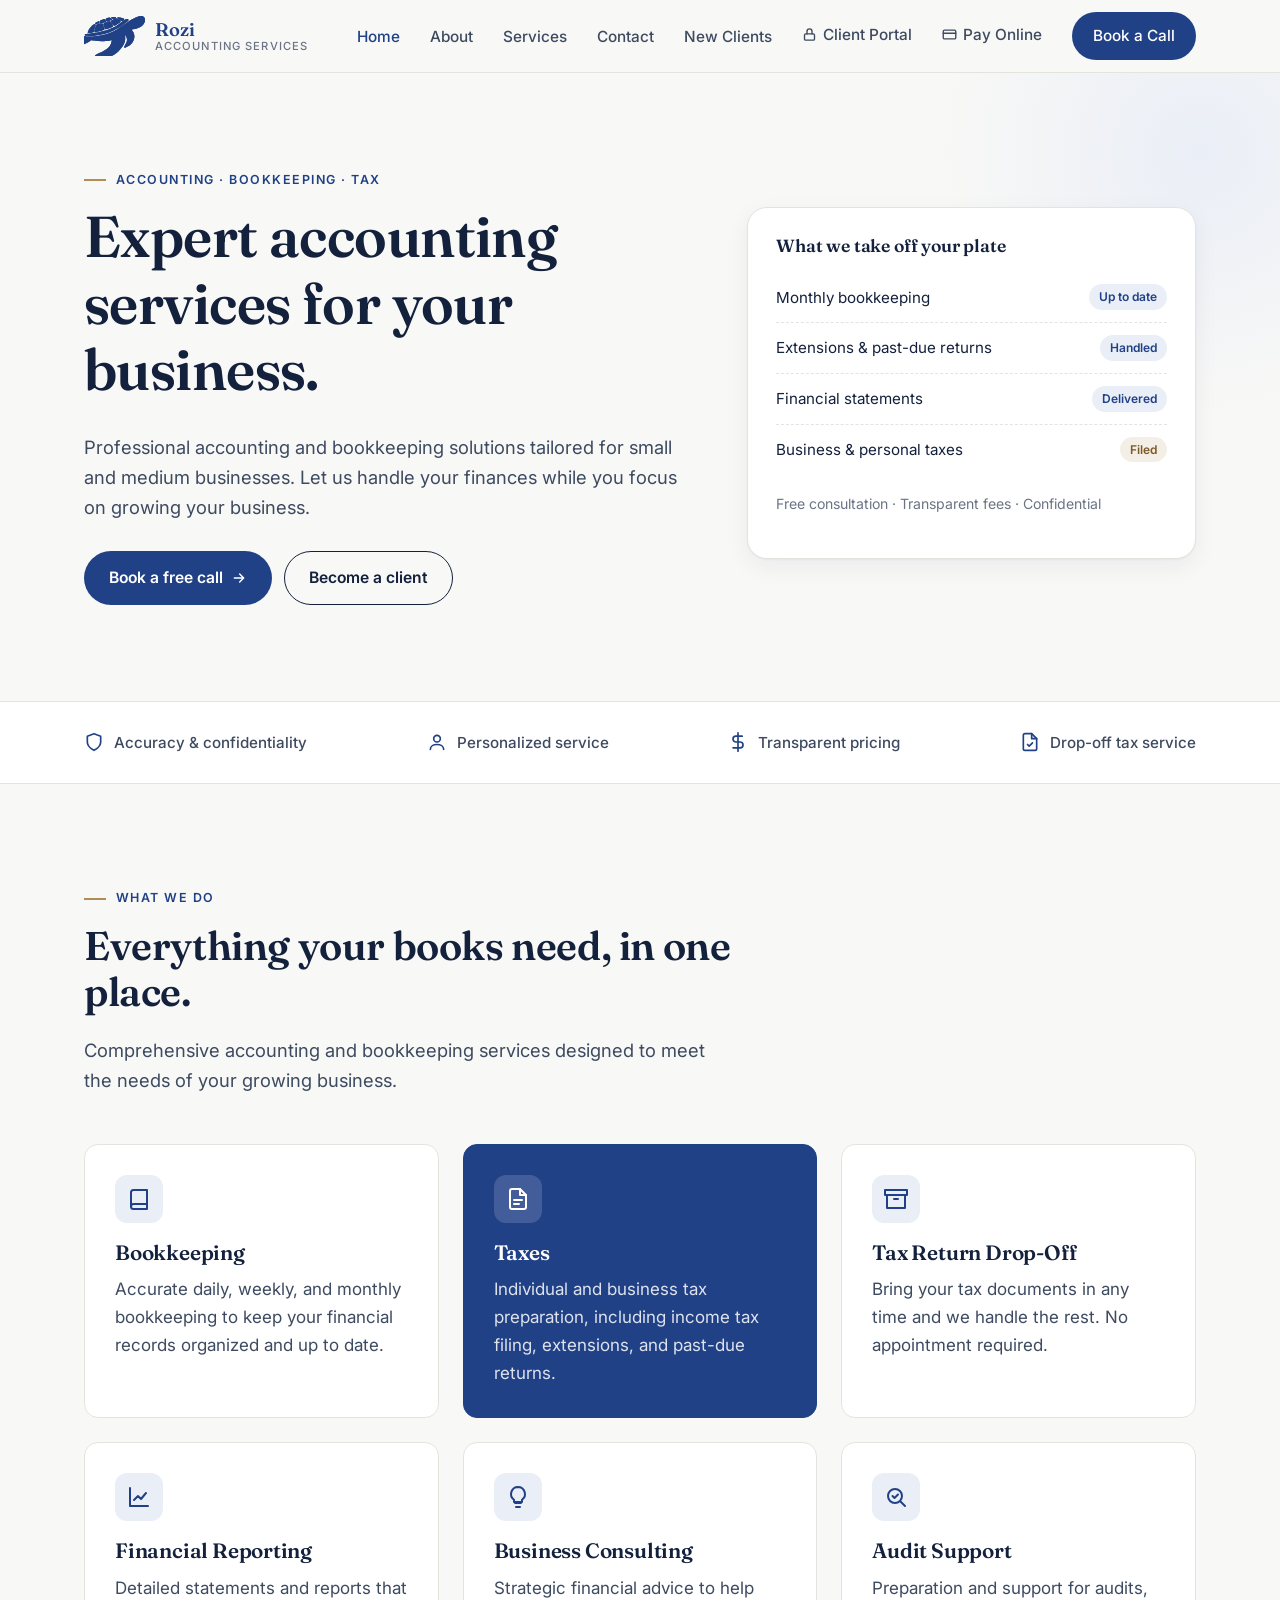
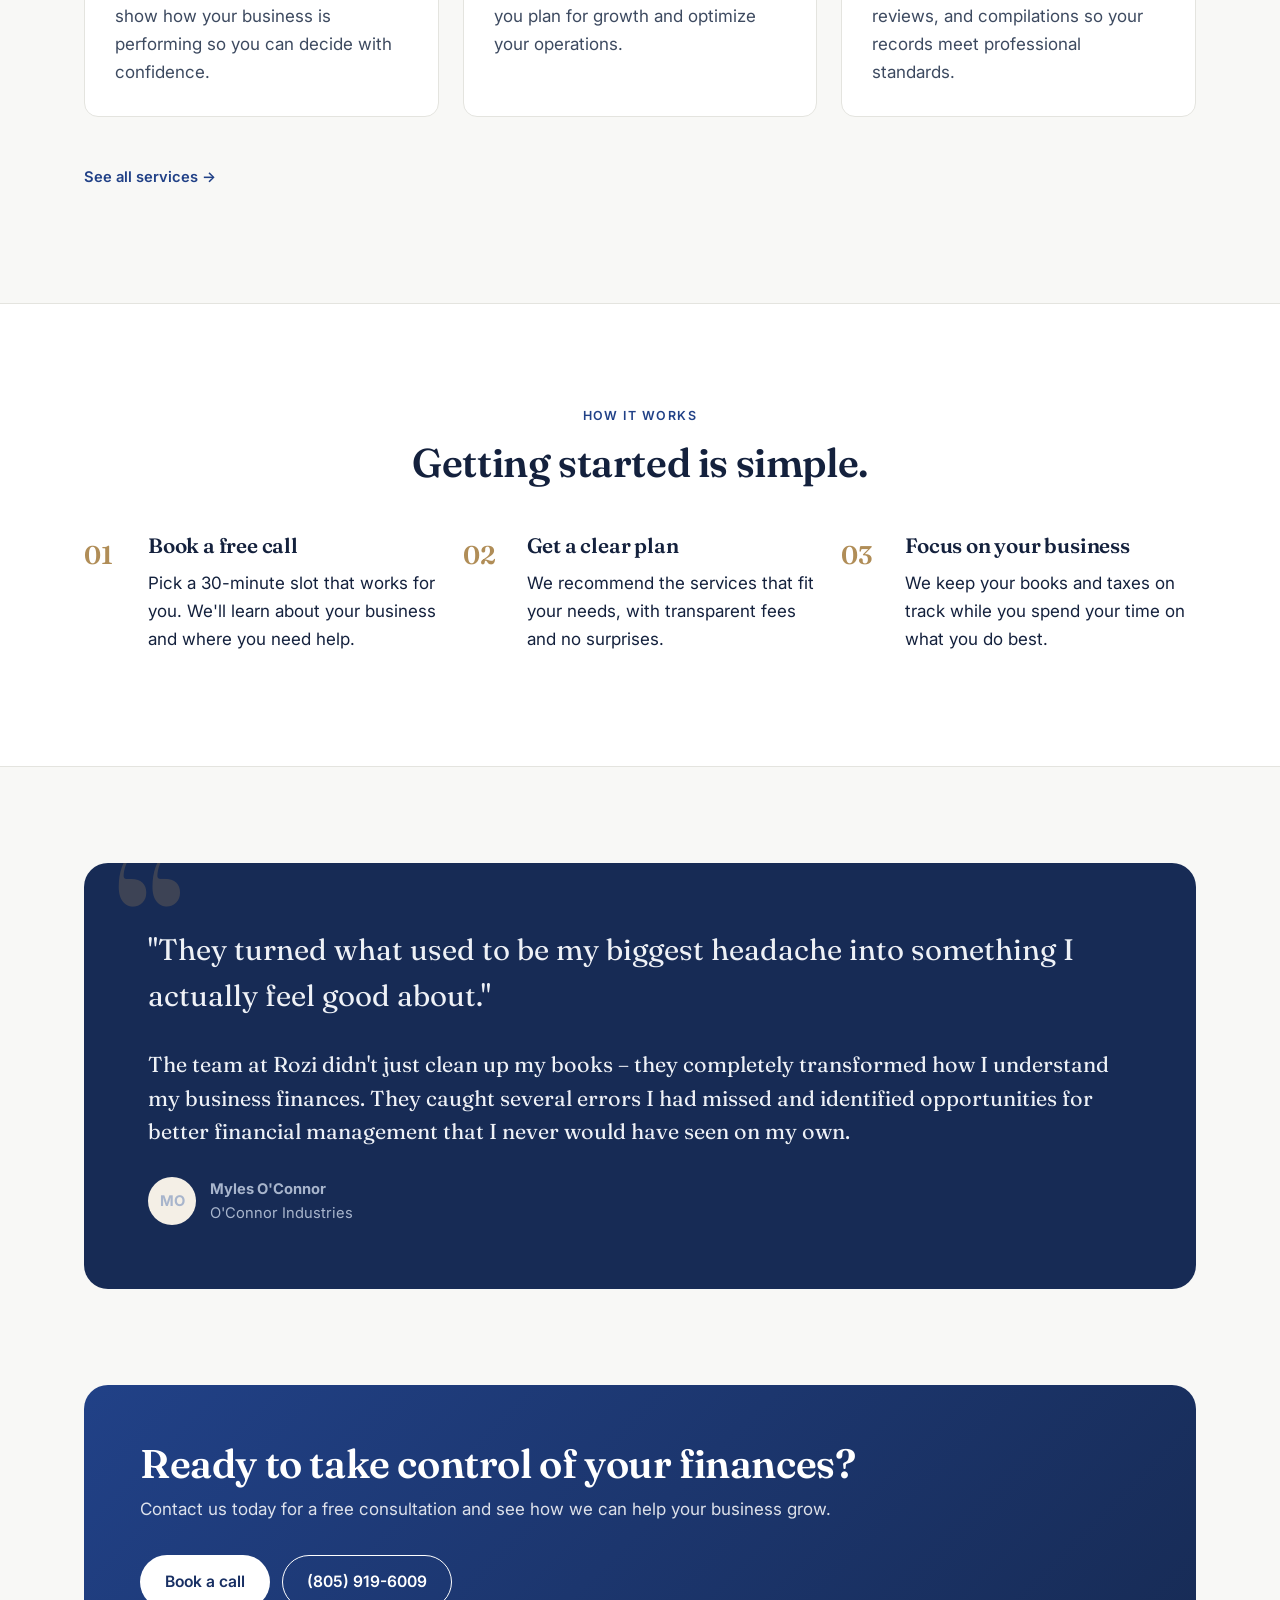
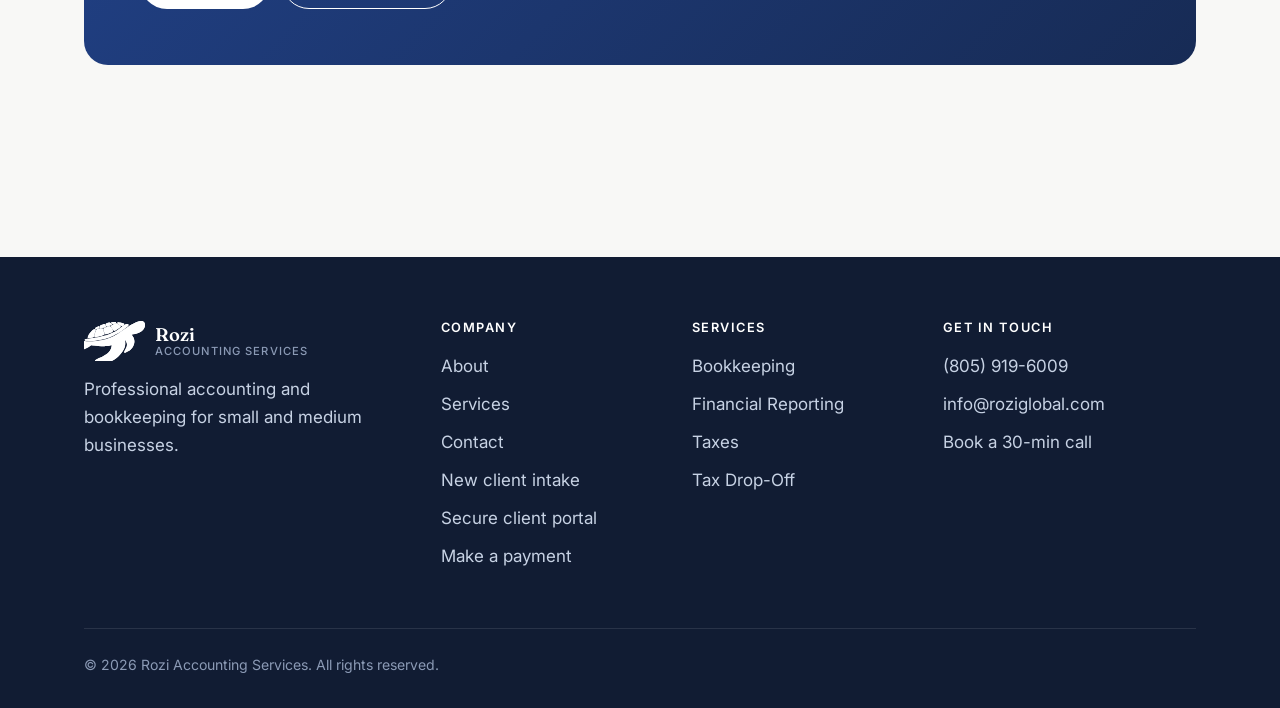
==== index.html @ 0713241a "Add Rozi Accounting Services website Seven pages (home, about, services, contact, new client intake," ====
<!doctype html>
<html lang="en">
<head>
  <meta charset="utf-8">
  <meta name="viewport" content="width=device-width, initial-scale=1">
  <title>Rozi Accounting Services — Expert Accounting for Your Business</title>
  
  <meta name="description" content="Professional accounting and bookkeeping solutions tailored for small and medium businesses. Expert tax preparation, financial reporting, and business consulting.">
  <meta property="og:title" content="Rozi Accounting Services — Expert Accounting for Your Business">
  <meta property="og:description" content="Professional accounting and bookkeeping solutions tailored for small and medium businesses.">
  <meta property="og:type" content="website">
  <meta property="og:image" content="https://www.roziglobal.com/og.png">
  <meta name="twitter:card" content="summary_large_image">
  <link rel="icon" href="logo.svg">
  <link rel="preconnect" href="https://fonts.googleapis.com">
  <link rel="preconnect" href="https://fonts.gstatic.com" crossorigin>
  <link href="https://fonts.googleapis.com/css2?family=Fraunces:opsz,wght@9..144,400;9..144,600;9..144,700&family=Inter:wght@400;500;600&display=swap" rel="stylesheet">
  <link rel="stylesheet" href="styles.css">
  <script type="application/ld+json">
  {
    "@context": "https://schema.org",
    "@type": "AccountingService",
    "name": "Rozi Accounting Services",
    "url": "https://www.roziglobal.com/",
    "telephone": "+1-805-919-6009",
    "email": "info@roziglobal.com",
    "description": "Accounting, bookkeeping, tax preparation and business consulting for small and medium businesses."
  }
  </script>
</head>
<body>



<header class="site-header">
  <nav class="container nav" aria-label="Main">
    <a href="index.html" class="logo" aria-label="Rozi Accounting Services home">
      <img class="logo-mark" src="logo.svg" alt="" width="61" height="40">
      <span class="logo-text">Rozi<small>Accounting Services</small></span>
    </a>
    <button class="nav-toggle" aria-label="Open menu" aria-expanded="false">
      <svg width="26" height="26" viewBox="0 0 24 24" fill="none" stroke="currentColor" stroke-width="2" stroke-linecap="round"><path d="M4 7h16M4 12h16M4 17h16"/></svg>
    </button>
    <ul class="nav-links">
      <li><a href="index.html" aria-current="page">Home</a></li>
      <li><a href="about.html">About</a></li>
      <li><a href="services.html">Services</a></li>
      <li><a href="contact.html">Contact</a></li>
      <li><a href="intake.html">New Clients</a></li>
      <li><a href="portal.html" class="nav-portal"><svg width="15" height="15" viewBox="0 0 24 24" fill="none" stroke="currentColor" stroke-width="2.2" stroke-linecap="round" stroke-linejoin="round" aria-hidden="true"><rect x="4" y="11" width="16" height="10" rx="2"/><path d="M8 11V7a4 4 0 0 1 8 0v4"/></svg>Client Portal</a></li>
      <li><a href="pay.html" class="nav-portal"><svg width="15" height="15" viewBox="0 0 24 24" fill="none" stroke="currentColor" stroke-width="2.2" stroke-linecap="round" stroke-linejoin="round" aria-hidden="true"><rect x="2" y="5" width="20" height="14" rx="2"/><path d="M2 10h20"/></svg>Pay Online</a></li>
      <li><a href="https://cal.com/roziglobal/30min" class="btn btn-primary">Book a Call</a></li>
    </ul>
  </nav>
</header>

<main>
  <!-- Hero -->
  <section class="hero">
    <div class="container hero-grid">
      <div>
        <span class="eyebrow">Accounting · Bookkeeping · Tax</span>
        <h1>Expert accounting services for your business.</h1>
        <p class="lead">Professional accounting and bookkeeping solutions tailored for small and medium businesses. Let us handle your finances while you focus on growing your business.</p>
        <div class="btn-row">
          <a href="https://cal.com/roziglobal/30min" class="btn btn-primary">Book a free call
            <svg width="16" height="16" viewBox="0 0 24 24" fill="none" stroke="currentColor" stroke-width="2.2" stroke-linecap="round" stroke-linejoin="round"><path d="M5 12h14M13 6l6 6-6 6"/></svg>
          </a>
          <a href="intake.html" class="btn btn-outline">Become a client</a>
        </div>
      </div>
      <aside class="hero-card reveal" aria-label="What we handle">
        <h3>What we take off your plate</h3>
        <div class="ledger-row"><span>Monthly bookkeeping</span><span class="tag">Up to date</span></div>
        <div class="ledger-row"><span>Extensions &amp; past-due returns</span><span class="tag">Handled</span></div>
        <div class="ledger-row"><span>Financial statements</span><span class="tag">Delivered</span></div>
        <div class="ledger-row"><span>Business &amp; personal taxes</span><span class="tag gold">Filed</span></div>
        <p class="note">Free consultation · Transparent fees · Confidential</p>
      </aside>
    </div>
  </section>

  <!-- Trust strip -->
  <div class="trust">
    <div class="container">
      <ul>
        <li><svg width="20" height="20" viewBox="0 0 24 24" fill="none" stroke="currentColor" stroke-width="2" stroke-linecap="round" stroke-linejoin="round"><path d="M12 22s8-4 8-10V5l-8-3-8 3v7c0 6 8 10 8 10z"/></svg>Accuracy &amp; confidentiality</li>
        <li><svg width="20" height="20" viewBox="0 0 24 24" fill="none" stroke="currentColor" stroke-width="2" stroke-linecap="round" stroke-linejoin="round"><circle cx="12" cy="8" r="4"/><path d="M4 21c0-4 4-6 8-6s8 2 8 6"/></svg>Personalized service</li>
        <li><svg width="20" height="20" viewBox="0 0 24 24" fill="none" stroke="currentColor" stroke-width="2" stroke-linecap="round" stroke-linejoin="round"><path d="M12 1v22M17 5H9.5a3.5 3.5 0 0 0 0 7h5a3.5 3.5 0 0 1 0 7H6"/></svg>Transparent pricing</li>
        <li><svg width="20" height="20" viewBox="0 0 24 24" fill="none" stroke="currentColor" stroke-width="2" stroke-linecap="round" stroke-linejoin="round"><path d="M14 2H6a2 2 0 0 0-2 2v16a2 2 0 0 0 2 2h12a2 2 0 0 0 2-2V8z"/><path d="M14 2v6h6M9 15l2 2 4-4"/></svg>Drop-off tax service</li>
      </ul>
    </div>
  </div>

  <!-- Services preview -->
  <section>
    <div class="container">
      <div class="section-head">
        <span class="eyebrow">What we do</span>
        <h2>Everything your books need, in one place.</h2>
        <p class="lead">Comprehensive accounting and bookkeeping services designed to meet the needs of your growing business.</p>
      </div>
      <div class="grid grid-3">
        <a href="services.html#bookkeeping" class="card reveal" style="text-decoration:none;color:inherit">
          <div class="icon"><svg width="24" height="24" viewBox="0 0 24 24" fill="none" stroke="currentColor" stroke-width="2" stroke-linecap="round" stroke-linejoin="round"><path d="M4 19.5A2.5 2.5 0 0 1 6.5 17H20V3H6.5A2.5 2.5 0 0 0 4 5.5z"/><path d="M4 19.5A2.5 2.5 0 0 0 6.5 22H20v-5"/></svg></div>
          <h3>Bookkeeping</h3>
          <p>Accurate daily, weekly, and monthly bookkeeping to keep your financial records organized and up to date.</p>
        </a>
        <a href="services.html#taxes" class="card featured reveal" style="text-decoration:none">
          <div class="icon"><svg width="24" height="24" viewBox="0 0 24 24" fill="none" stroke="currentColor" stroke-width="2" stroke-linecap="round" stroke-linejoin="round"><path d="M14 2H6a2 2 0 0 0-2 2v16a2 2 0 0 0 2 2h12a2 2 0 0 0 2-2V8z"/><path d="M14 2v6h6M8 13h8M8 17h5"/></svg></div>
          <h3>Taxes</h3>
          <p>Individual and business tax preparation, including income tax filing, extensions, and past-due returns.</p>
        </a>
        <a href="services.html#dropoff" class="card reveal" style="text-decoration:none;color:inherit">
          <div class="icon"><svg width="24" height="24" viewBox="0 0 24 24" fill="none" stroke="currentColor" stroke-width="2" stroke-linecap="round" stroke-linejoin="round"><path d="M21 8v13H3V8"/><path d="M1 3h22v5H1zM10 12h4"/></svg></div>
          <h3>Tax Return Drop-Off</h3>
          <p>Bring your tax documents in any time and we handle the rest. No appointment required.</p>
        </a>
        <a href="services.html#reporting" class="card reveal" style="text-decoration:none;color:inherit">
          <div class="icon"><svg width="24" height="24" viewBox="0 0 24 24" fill="none" stroke="currentColor" stroke-width="2" stroke-linecap="round" stroke-linejoin="round"><path d="M3 3v18h18"/><path d="M7 15l4-4 3 3 5-6"/></svg></div>
          <h3>Financial Reporting</h3>
          <p>Detailed statements and reports that show how your business is performing so you can decide with confidence.</p>
        </a>
        <a href="services.html#consulting" class="card reveal" style="text-decoration:none;color:inherit">
          <div class="icon"><svg width="24" height="24" viewBox="0 0 24 24" fill="none" stroke="currentColor" stroke-width="2" stroke-linecap="round" stroke-linejoin="round"><path d="M9 18h6M10 22h4M12 2a7 7 0 0 0-4 12.7V17h8v-2.3A7 7 0 0 0 12 2z"/></svg></div>
          <h3>Business Consulting</h3>
          <p>Strategic financial advice to help you plan for growth and optimize your operations.</p>
        </a>
        <a href="services.html#audit" class="card reveal" style="text-decoration:none;color:inherit">
          <div class="icon"><svg width="24" height="24" viewBox="0 0 24 24" fill="none" stroke="currentColor" stroke-width="2" stroke-linecap="round" stroke-linejoin="round"><circle cx="11" cy="11" r="7"/><path d="M21 21l-4.3-4.3M8.5 11l2 2 3.5-3.5"/></svg></div>
          <h3>Audit Support</h3>
          <p>Preparation and support for audits, reviews, and compilations so your records meet professional standards.</p>
        </a>
      </div>
      <p style="margin-top:32px"><a href="services.html" class="card-link">See all services →</a></p>
    </div>
  </section>

  <!-- How it works -->
  <section class="alt">
    <div class="container">
      <div class="section-head center">
        <span class="eyebrow">How it works</span>
        <h2>Getting started is simple.</h2>
      </div>
      <div class="grid grid-3 steps">
        <div class="step reveal">
          <h3>Book a free call</h3>
          <p>Pick a 30-minute slot that works for you. We'll learn about your business and where you need help.</p>
        </div>
        <div class="step reveal">
          <h3>Get a clear plan</h3>
          <p>We recommend the services that fit your needs, with transparent fees and no surprises.</p>
        </div>
        <div class="step reveal">
          <h3>Focus on your business</h3>
          <p>We keep your books and taxes on track while you spend your time on what you do best.</p>
        </div>
      </div>
    </div>
  </section>

  <!-- Testimonial -->
  <section>
    <div class="container">
      <figure class="testimonial reveal" style="margin:0">
        <blockquote>
          <p class="short">"They turned what used to be my biggest headache into something I actually feel good about."</p>
          <p>The team at Rozi didn't just clean up my books – they completely transformed how I understand my business finances. They caught several errors I had missed and identified opportunities for better financial management that I never would have seen on my own.</p>
        </blockquote>
        <cite>
          <span class="avatar">MO</span>
          <span><strong>Myles O'Connor</strong><span>O'Connor Industries</span></span>
        </cite>
      </figure>
    </div>
  </section>

  <!-- CTA -->
  <section style="padding-top:0">
    <div class="container">
      <div class="cta-band reveal">
        <div>
          <h2>Ready to take control of your finances?</h2>
          <p>Contact us today for a free consultation and see how we can help your business grow.</p>
        </div>
        <div class="btn-row" style="margin:0">
          <a href="https://cal.com/roziglobal/30min" class="btn btn-light">Book a call</a>
          <a href="tel:+18059196009" class="btn btn-outline" style="border-color:#fff;color:#fff">(805) 919-6009</a>
        </div>
      </div>
    </div>
  </section>
</main>

<footer class="site-footer">
  <div class="container">
    <div class="footer-grid">
      <div>
        <a href="index.html" class="logo"><img class="logo-mark" src="logo.svg" alt="" width="61" height="40"><span class="logo-text">Rozi<small>Accounting Services</small></span></a>
        <p>Professional accounting and bookkeeping for small and medium businesses.</p>
      </div>
      <div>
        <h4>Company</h4>
        <ul><li><a href="about.html">About</a></li><li><a href="services.html">Services</a></li><li><a href="contact.html">Contact</a></li><li><a href="intake.html">New client intake</a></li><li><a href="portal.html">Secure client portal</a></li><li><a href="pay.html">Make a payment</a></li></ul>
      </div>
      <div>
        <h4>Services</h4>
        <ul><li><a href="services.html#bookkeeping">Bookkeeping</a></li><li><a href="services.html#reporting">Financial Reporting</a></li><li><a href="services.html#taxes">Taxes</a></li><li><a href="services.html#dropoff">Tax Drop-Off</a></li></ul>
      </div>
      <div>
        <h4>Get in touch</h4>
        <ul><li><a href="tel:+18059196009">(805) 919-6009</a></li><li><a href="mailto:info@roziglobal.com">info@roziglobal.com</a></li><li><a href="https://cal.com/roziglobal/30min">Book a 30-min call</a></li></ul>
      </div>
    </div>
    <div class="footer-bottom">
      <span>© <span data-year>2026</span> Rozi Accounting Services. All rights reserved.</span>
    </div>
  </div>
</footer>

<script src="script.js"></script>
</body>
</html>
---- styles.css ----
/* Rozi Accounting Services — shared styles */
:root {
  --ink: #14213d;
  --ink-soft: #3d4a60;
  --muted: #6b7486;
  --bg: #f8f8f6;
  --surface: #ffffff;
  --line: #e4e4df;
  --brand: #214187; /* logo navy: buttons, links */
  --brand-dark: #182f63;
  --brand-tint: #eaeef6;
  --navy: #214187; /* sea turtle logo */
  --accent: #b08d57; /* muted gold, used sparingly */
  --accent-tint: #f4efe6;
  --radius: 14px;
  --shadow: 0 1px 2px rgba(20,33,61,.04), 0 8px 24px rgba(20,33,61,.06);
  --max: 1160px;
  --serif: "Fraunces", Georgia, serif;
  --sans: "Inter", system-ui, -apple-system, "Segoe UI", sans-serif;
}

*, *::before, *::after { box-sizing: border-box; }
html { scroll-behavior: smooth; }
body {
  margin: 0; background: var(--bg); color: var(--ink);
  font-family: var(--sans); font-size: 17px; line-height: 1.65;
  -webkit-font-smoothing: antialiased;
}
img { max-width: 100%; display: block; }
a { color: var(--brand); }
h1, h2, h3, h4 { font-family: var(--serif); font-weight: 600; line-height: 1.15; margin: 0 0 .5em; letter-spacing: -.01em; }
h1 { font-size: clamp(2.3rem, 5vw, 3.6rem); }
h2 { font-size: clamp(1.8rem, 3.4vw, 2.5rem); }
h3 { font-size: 1.3rem; }
p { margin: 0 0 1em; }

.container { width: 100%; max-width: var(--max); margin: 0 auto; padding: 0 24px; }
@media (max-width: 600px) { .container { padding: 0 16px; } }

.eyebrow {
  display: inline-block; font-size: .78rem; font-weight: 600; letter-spacing: .12em;
  text-transform: uppercase; color: var(--brand); margin-bottom: 14px;
}
.lead { font-size: 1.15rem; color: var(--ink-soft); max-width: 640px; }

/* Buttons */
.btn {
  display: inline-flex; align-items: center; gap: 8px; padding: 13px 24px;
  border-radius: 999px; font-weight: 600; font-size: .98rem; text-decoration: none;
  border: 1.5px solid transparent; cursor: pointer; transition: all .2s ease;
  font-family: var(--sans);
}
.btn-primary { background: var(--brand); color: #fff; }
.btn-primary:hover { background: var(--brand-dark); transform: translateY(-1px); }
.btn-outline { border-color: var(--ink); color: var(--ink); background: transparent; }
.btn-outline:hover { background: var(--ink); color: #fff; }
.btn-light { background: #fff; color: var(--brand-dark); }
.btn-light:hover { background: var(--accent-tint); }
.btn-row { display: flex; flex-wrap: wrap; gap: 12px; margin-top: 28px; }

/* Header */
.site-header {
  position: sticky; top: env(safe-area-inset-top, 0px); z-index: 50;
  background: rgba(248,248,246,.92); backdrop-filter: blur(10px);
  border-bottom: 1px solid var(--line);
}
.nav { display: flex; align-items: center; justify-content: space-between; height: 72px; }
.logo { display: flex; align-items: center; gap: 10px; text-decoration: none; color: var(--ink); }
.logo-mark { height: 40px; width: auto; flex: none; }
.logo-text { color: var(--navy); font-family: var(--serif); font-weight: 600; font-size: 1.15rem; line-height: 1.1; }
.logo-text small { display: block; font-family: var(--sans); font-size: .7rem; font-weight: 500; letter-spacing: .1em; text-transform: uppercase; color: var(--muted); }
.nav-links { display: flex; align-items: center; gap: 30px; list-style: none; margin: 0; padding: 0; }
.nav-links a { text-decoration: none; color: var(--ink-soft); font-weight: 500; font-size: .96rem; }
.nav-links a:hover, .nav-links a[aria-current="page"] { color: var(--brand); }
.nav-links .btn { color: #fff; padding: 10px 20px; }
.nav-toggle { display: none; background: none; border: 0; padding: 8px; cursor: pointer; color: var(--ink); }
@media (max-width: 1100px) {
  .nav-toggle { display: block; }
  .nav-links {
    position: absolute; top: 72px; left: 0; right: 0; flex-direction: column; align-items: stretch;
    gap: 0; background: var(--bg); border-bottom: 1px solid var(--line); padding: 8px 16px 20px;
    display: none;
  }
  .nav-links.open { display: flex; }
  .nav-links li a { display: block; padding: 12px 4px; }
  .nav-links .btn { justify-content: center; margin-top: 8px; }
}

/* Sections */
section { padding: 96px 0; }
@media (max-width: 700px) { section { padding: 64px 0; } }
.section-head { max-width: 680px; margin-bottom: 48px; }
.section-head.center { text-align: center; margin-left: auto; margin-right: auto; }
.section-head.center .lead { margin: 0 auto; }
.alt { background: var(--surface); border-top: 1px solid var(--line); border-bottom: 1px solid var(--line); }

/* Hero */
.hero { padding: 88px 0 96px; position: relative; overflow: hidden; }
.hero-grid { display: grid; grid-template-columns: 1.15fr .85fr; gap: 56px; align-items: center; }
.hero-card {
  background: var(--surface); border: 1px solid var(--line); border-radius: 20px;
  box-shadow: var(--shadow); padding: 28px;
}
.hero-card h3 { font-size: 1.1rem; margin-bottom: 16px; }
.ledger-row { display: flex; justify-content: space-between; align-items: center; padding: 12px 0; border-bottom: 1px dashed var(--line); font-size: .95rem; }
.ledger-row:last-of-type { border-bottom: 0; }
.ledger-row .tag { font-size: .75rem; font-weight: 600; padding: 3px 10px; border-radius: 999px; background: var(--brand-tint); color: var(--brand); }
.ledger-row .tag.gold { background: var(--accent-tint); color: #7a5a26; }
.hero-card .note { margin-top: 18px; font-size: .88rem; color: var(--muted); }
.hero::before {
  content: ""; position: absolute; right: -180px; top: -180px; width: 520px; height: 520px;
  border-radius: 50%; background: radial-gradient(circle, var(--brand-tint), transparent 70%); z-index: -1;
}
@media (max-width: 900px) { .hero-grid { grid-template-columns: 1fr; } }

/* Page hero (inner pages) */
.page-hero { padding: 72px 0 56px; border-bottom: 1px solid var(--line); }
.crumbs { font-size: .88rem; color: var(--muted); margin-bottom: 12px; }
.crumbs a { color: var(--muted); text-decoration: none; }

/* Trust strip */
.trust { padding: 28px 0; border-top: 1px solid var(--line); border-bottom: 1px solid var(--line); background: var(--surface); }
.trust ul { display: flex; flex-wrap: wrap; justify-content: space-between; gap: 16px 32px; list-style: none; margin: 0; padding: 0; }
.trust li { display: flex; align-items: center; gap: 10px; font-weight: 500; color: var(--ink-soft); font-size: .95rem; }
.trust svg { color: var(--brand); flex: none; }

/* Cards / grid */
.grid { display: grid; gap: 24px; }
.grid-3 { grid-template-columns: repeat(3, 1fr); }
.grid-2 { grid-template-columns: repeat(2, 1fr); }
@media (max-width: 960px) { .grid-3 { grid-template-columns: repeat(2, 1fr); } }
@media (max-width: 640px) { .grid-3, .grid-2 { grid-template-columns: 1fr; } }
.card {
  background: var(--surface); border: 1px solid var(--line); border-radius: var(--radius);
  padding: 30px; transition: transform .2s ease, box-shadow .2s ease;
}
.card:hover { transform: translateY(-3px); box-shadow: var(--shadow); }
.card p { color: var(--ink-soft); margin: 0; }
.icon {
  width: 48px; height: 48px; border-radius: 12px; background: var(--brand-tint); color: var(--brand);
  display: grid; place-items: center; margin-bottom: 18px;
}
.card.featured { background: var(--brand); color: #fff; border-color: var(--brand); }
.card.featured p { color: rgba(255,255,255,.85); }
.card.featured .icon { background: rgba(255,255,255,.15); color: #fff; }
.card-link { display: inline-block; margin-top: 16px; font-weight: 600; font-size: .92rem; text-decoration: none; }

/* Split */
.split { display: grid; grid-template-columns: 1fr 1fr; gap: 64px; align-items: start; }
@media (max-width: 900px) { .split { grid-template-columns: 1fr; gap: 40px; } }

.checklist { list-style: none; padding: 0; margin: 0; }
.checklist li { position: relative; padding: 10px 0 10px 36px; border-bottom: 1px solid var(--line); }
.checklist li:last-child { border-bottom: 0; }
.checklist li::before {
  content: ""; position: absolute; left: 0; top: 13px; width: 22px; height: 22px; border-radius: 50%;
  background: var(--brand-tint) url("data:image/svg+xml,%3Csvg xmlns='http://www.w3.org/2000/svg' viewBox='0 0 24 24' fill='none' stroke='%23214187' stroke-width='3' stroke-linecap='round' stroke-linejoin='round'%3E%3Cpath d='M20 6 9 17l-5-5'/%3E%3C/svg%3E") center/13px no-repeat;
}

/* Testimonial */
.testimonial {
  background: #172b55; color: #eef1f6; border-radius: 24px; padding: 64px;
  position: relative; overflow: hidden;
}
.testimonial::before {
  content: "\201C"; position: absolute; top: -40px; left: 32px; font-family: var(--serif);
  font-size: 16rem; color: var(--accent); opacity: .25; line-height: 1;
}
.testimonial blockquote { margin: 0; position: relative; }
.testimonial blockquote p { font-family: var(--serif); font-size: clamp(1.1rem, 2vw, 1.35rem); line-height: 1.55; font-weight: 400; }
.testimonial blockquote p.short { font-size: clamp(1.4rem, 2.6vw, 1.85rem); }
.testimonial cite { display: flex; align-items: center; gap: 14px; font-style: normal; margin-top: 28px; }
.avatar { width: 48px; height: 48px; border-radius: 50%; background: var(--accent-tint); color: var(--navy); display: grid; place-items: center; font-weight: 700; }
.testimonial cite strong { display: block; }
.testimonial cite span { color: #a8b5cc; font-size: .92rem; }
@media (max-width: 700px) { .testimonial { padding: 40px 24px; } }

/* Steps */
.steps { counter-reset: step; }
.step { position: relative; padding-left: 64px; }
.step::before {
  counter-increment: step; content: counter(step, decimal-leading-zero);
  position: absolute; left: 0; top: 0; font-family: var(--serif); font-size: 1.6rem; font-weight: 600; color: var(--accent);
}

/* Services detail */
.service-detail { display: grid; grid-template-columns: 64px 1fr; gap: 24px; padding: 40px 0; border-bottom: 1px solid var(--line); scroll-margin-top: 96px; }
.service-detail:last-child { border-bottom: 0; }
.service-detail .icon { margin: 0; width: 56px; height: 56px; }
.service-detail ul { margin: 8px 0 0; padding-left: 20px; color: var(--ink-soft); }
.service-detail li { margin-bottom: 4px; }
.pill { display: inline-block; font-size: .75rem; font-weight: 600; padding: 4px 12px; border-radius: 999px; background: var(--accent-tint); color: #7a5a26; margin-left: 8px; vertical-align: middle; font-family: var(--sans); }
.service-nav { position: sticky; top: 96px; }
.service-nav a { display: block; padding: 8px 12px; border-radius: 8px; text-decoration: none; color: var(--ink-soft); font-weight: 500; font-size: .95rem; }
.service-nav a:hover { background: var(--brand-tint); color: var(--brand); }
.services-layout { display: grid; grid-template-columns: 240px 1fr; gap: 56px; }
@media (max-width: 900px) { .services-layout { grid-template-columns: 1fr; gap: 0; } .services-layout > aside { display: none; } }

/* CTA band */
.cta-band { background: var(--brand); color: #fff; border-radius: 24px; padding: 56px; display: flex; align-items: center; justify-content: space-between; gap: 32px; flex-wrap: wrap; }
.cta-band h2 { margin: 0 0 8px; }
.cta-band p { margin: 0; color: rgba(255,255,255,.85); }
@media (max-width: 700px) { .cta-band { padding: 36px 24px; } }

/* Contact */
.contact-grid { display: grid; grid-template-columns: .9fr 1.1fr; gap: 48px; }
@media (max-width: 900px) { .contact-grid { grid-template-columns: 1fr; } }
.contact-item { display: flex; gap: 16px; align-items: flex-start; padding: 20px 0; border-bottom: 1px solid var(--line); }
.contact-item .icon { margin: 0; flex: none; }
.contact-item small { display: block; color: var(--muted); font-size: .85rem; }
.contact-item a { font-size: 1.1rem; font-weight: 600; text-decoration: none; color: var(--ink); }
.contact-item a:hover { color: var(--brand); }
form .field { margin-bottom: 18px; }
form label { display: block; font-weight: 600; font-size: .9rem; margin-bottom: 6px; }
form input, form textarea, form select {
  width: 100%; padding: 13px 14px; border: 1.5px solid var(--line); border-radius: 10px;
  font: inherit; font-size: 1rem; background: var(--bg); color: var(--ink); transition: border-color .15s;
}
form input:focus, form textarea:focus, form select:focus { outline: none; border-color: var(--brand); background: #fff; }
form textarea { min-height: 140px; resize: vertical; }
.field-row { display: grid; grid-template-columns: 1fr 1fr; gap: 16px; }
@media (max-width: 560px) { .field-row { grid-template-columns: 1fr; } }
.form-note { font-size: .85rem; color: var(--muted); margin-top: 12px; }
.form-status { margin-top: 14px; padding: 12px 16px; border-radius: 10px; background: var(--brand-tint); color: var(--brand-dark); font-weight: 500; display: none; }
.form-status.show { display: block; }

/* FAQ */
details { border-bottom: 1px solid var(--line); padding: 20px 0; }
details summary { cursor: pointer; font-weight: 600; font-size: 1.05rem; list-style: none; display: flex; justify-content: space-between; gap: 16px; }
details summary::-webkit-details-marker { display: none; }
details summary::after { content: "+"; font-size: 1.4rem; color: var(--brand); line-height: 1; }
details[open] summary::after { content: "\2212"; }
details p { margin: 12px 0 0; color: var(--ink-soft); }

/* Footer */
.site-footer { background: #111c33; color: #c7d2e4; padding: 64px 0 32px; margin-top: 96px; }
.footer-grid { display: grid; grid-template-columns: 1.5fr 1fr 1fr 1.2fr; gap: 40px; }
@media (max-width: 860px) { .footer-grid { grid-template-columns: 1fr 1fr; } }
@media (max-width: 520px) { .footer-grid { grid-template-columns: 1fr; } }
.site-footer h4 { font-family: var(--sans); font-size: .8rem; letter-spacing: .12em; text-transform: uppercase; color: #fff; margin-bottom: 16px; }
.site-footer ul { list-style: none; padding: 0; margin: 0; }
.site-footer li { margin-bottom: 10px; }
.site-footer a { color: #c7d2e4; text-decoration: none; }
.site-footer a:hover { color: #fff; }
.site-footer .logo { color: #fff; margin-bottom: 14px; }
.site-footer .logo-mark { filter: brightness(0) invert(1); }
.site-footer .logo-text { color: #fff; }
.site-footer .logo-text small { color: #8b9ab5; }
.footer-bottom { border-top: 1px solid rgba(255,255,255,.1); margin-top: 48px; padding-top: 24px; font-size: .88rem; color: #8b9ab5; display: flex; justify-content: space-between; flex-wrap: wrap; gap: 12px; }

/* Reveal */
.reveal { transition: transform .6s ease; }
.reveal:not(.in) { transform: translateY(10px); }
.reveal.in { transform: none; }
@media (prefers-reduced-motion: reduce) { .reveal { opacity: 1; transform: none; transition: none; } html { scroll-behavior: auto; } }

/* Intake form */
.intake-layout { display: grid; grid-template-columns: minmax(0, 1fr) 320px; gap: 48px; align-items: start; }
.intake-layout > .intake, .intake-layout > .intake-done { grid-column: 1; grid-row: 1; min-width: 0; }
.intake-aside { grid-column: 2; grid-row: 1; display: grid; gap: 20px; position: sticky; top: 96px; }
.intake-aside .card:hover { transform: none; box-shadow: none; }
@media (max-width: 900px) { .intake-layout { grid-template-columns: 1fr; } .intake-aside { grid-column: 1; grid-row: 2; position: static; } }
.intake fieldset { border: 1px solid var(--line); border-radius: var(--radius); background: var(--surface); padding: 28px; margin: 0 0 20px; min-width: 0; }
.intake legend { font-family: var(--serif); font-size: 1.3rem; font-weight: 600; padding: 0 8px; margin-left: -8px; display: flex; align-items: center; gap: 12px; }
.step-no { width: 30px; height: 30px; border-radius: 50%; background: var(--brand); color: #fff; font-family: var(--sans); font-size: .9rem; display: grid; place-items: center; }
.intake .label { display: block; font-weight: 600; font-size: .9rem; margin-bottom: 8px; }
.intake .hint { color: var(--muted); font-size: .92rem; margin: -4px 0 14px; }
.checks { display: flex; flex-wrap: wrap; gap: 10px; }
.grid-checks { display: grid; grid-template-columns: repeat(2, minmax(0, 1fr)); }
@media (max-width: 560px) { .grid-checks { grid-template-columns: 1fr; } }
.check { position: relative; display: flex; align-items: center; gap: 10px; cursor: pointer; font-weight: 500; font-size: .96rem; margin: 0; }
.checks .check { border: 1.5px solid var(--line); border-radius: 10px; padding: 11px 14px; background: var(--bg); transition: border-color .15s, background .15s; }
.checks .check:hover { border-color: var(--brand); }
.checks .check:has(input:checked) { border-color: var(--brand); background: var(--brand-tint); color: var(--brand-dark); }
.checks.big .check { flex: 1 1 180px; padding: 16px; font-weight: 600; }
.check input { width: 18px; height: 18px; accent-color: var(--brand); margin: 0; flex: none; }
.check input:focus-visible { outline: 2px solid var(--brand); outline-offset: 2px; }
.consent { margin: 20px 0; font-weight: 400; color: var(--ink-soft); align-items: flex-start; }
.consent input { margin-top: 3px; }
.notice { background: var(--accent-tint); border-radius: 10px; padding: 16px 18px; font-size: .94rem; color: #5c4520; }
.notice strong { display: block; color: #4a3718; }
.error { color: #a4332a; font-weight: 500; font-size: .92rem; margin: 10px 0 0; }
.intake .invalid { border-color: #c2473d !important; }
.intake-done { padding: 40px; }
.intake-done:hover { transform: none; }
.next-steps { margin: 0; padding-left: 20px; color: var(--ink-soft); display: grid; gap: 10px; }
.next-steps strong { color: var(--ink); }
.selectable { user-select: all; }
.preview-summary { background: var(--bg); border: 1px solid var(--line); border-radius: 10px; padding: 16px; font-size: .88rem; white-space: pre-wrap; overflow-x: auto; }

/* Client portal */
.nav-links .nav-portal { display: inline-flex; align-items: center; gap: 6px; }
@media (max-width: 1240px) and (min-width: 1101px) { .nav-links { gap: 22px; } }
.portal-grid { display: grid; grid-template-columns: minmax(0, 1.1fr) minmax(0, .9fr); gap: 56px; align-items: center; }
@media (max-width: 900px) { .portal-grid { grid-template-columns: 1fr; gap: 32px; } }
.portal-card { padding: 36px; box-shadow: var(--shadow); }
.portal-card:hover { transform: none; }
.portal-card h2 { font-size: 1.6rem; }
.portal-card p { margin-bottom: 20px; }
.portal-card .btn { width: 100%; justify-content: center; }
.portal-pending { margin-top: 16px; padding: 12px 16px; border-radius: 10px; background: var(--accent-tint); color: #5c4520; font-size: .94rem; }
.portal-card .form-note { margin: 16px 0 0; }
.doc-list:hover { transform: none; box-shadow: none; }

/* Owner */
.owner { display: grid; grid-template-columns: 200px minmax(0, 1fr); gap: 48px; align-items: center; max-width: 920px; margin: 0 auto; }
.owner-photo { width: 200px; height: 200px; border-radius: 50%; background: var(--navy); color: #fff; display: grid; place-items: center; font-family: var(--serif); font-size: 3.6rem; font-weight: 600; letter-spacing: .02em; }
.owner-photo img { width: 100%; height: 100%; object-fit: cover; border-radius: 50%; }
.owner h2 { margin-bottom: 4px; }
.owner-role { color: var(--brand); font-weight: 600; margin-bottom: 16px; }
.owner-text p:not(.owner-role) { color: var(--ink-soft); }
@media (max-width: 700px) { .owner { grid-template-columns: 1fr; gap: 24px; text-align: center; } .owner-photo { width: 140px; height: 140px; font-size: 2.6rem; margin: 0 auto; } .owner .btn-row { justify-content: center; } }
.owner-facts { list-style: none; padding: 0; margin: 24px 0 0; display: grid; grid-template-columns: repeat(3, minmax(0, 1fr)); gap: 12px; }
.owner-facts li { background: var(--surface); border: 1px solid var(--line); border-radius: 12px; padding: 14px 16px; }
.owner-facts strong { display: block; font-family: var(--serif); font-size: 1.35rem; color: var(--navy); line-height: 1.2; }
.owner-facts span { font-size: .88rem; color: var(--muted); }
.owner { align-items: start; }
.owner-photo { margin-top: 8px; }
@media (max-width: 700px) { .owner-facts { grid-template-columns: 1fr; text-align: left; } .owner-text { text-align: left; } .owner-text .eyebrow, .owner h2, .owner-role { text-align: center; } }

/* Professional finish: gold hairline under section labels */
.eyebrow { display: inline-flex; align-items: center; gap: 10px; }
.eyebrow::before { content: ""; width: 22px; height: 2px; background: var(--accent); flex: none; }
.section-head.center .eyebrow::before { display: none; }
.card.featured { background: var(--brand); border-color: var(--brand); }
.cta-band { background: linear-gradient(135deg, #214187 0%, #172b55 100%); }
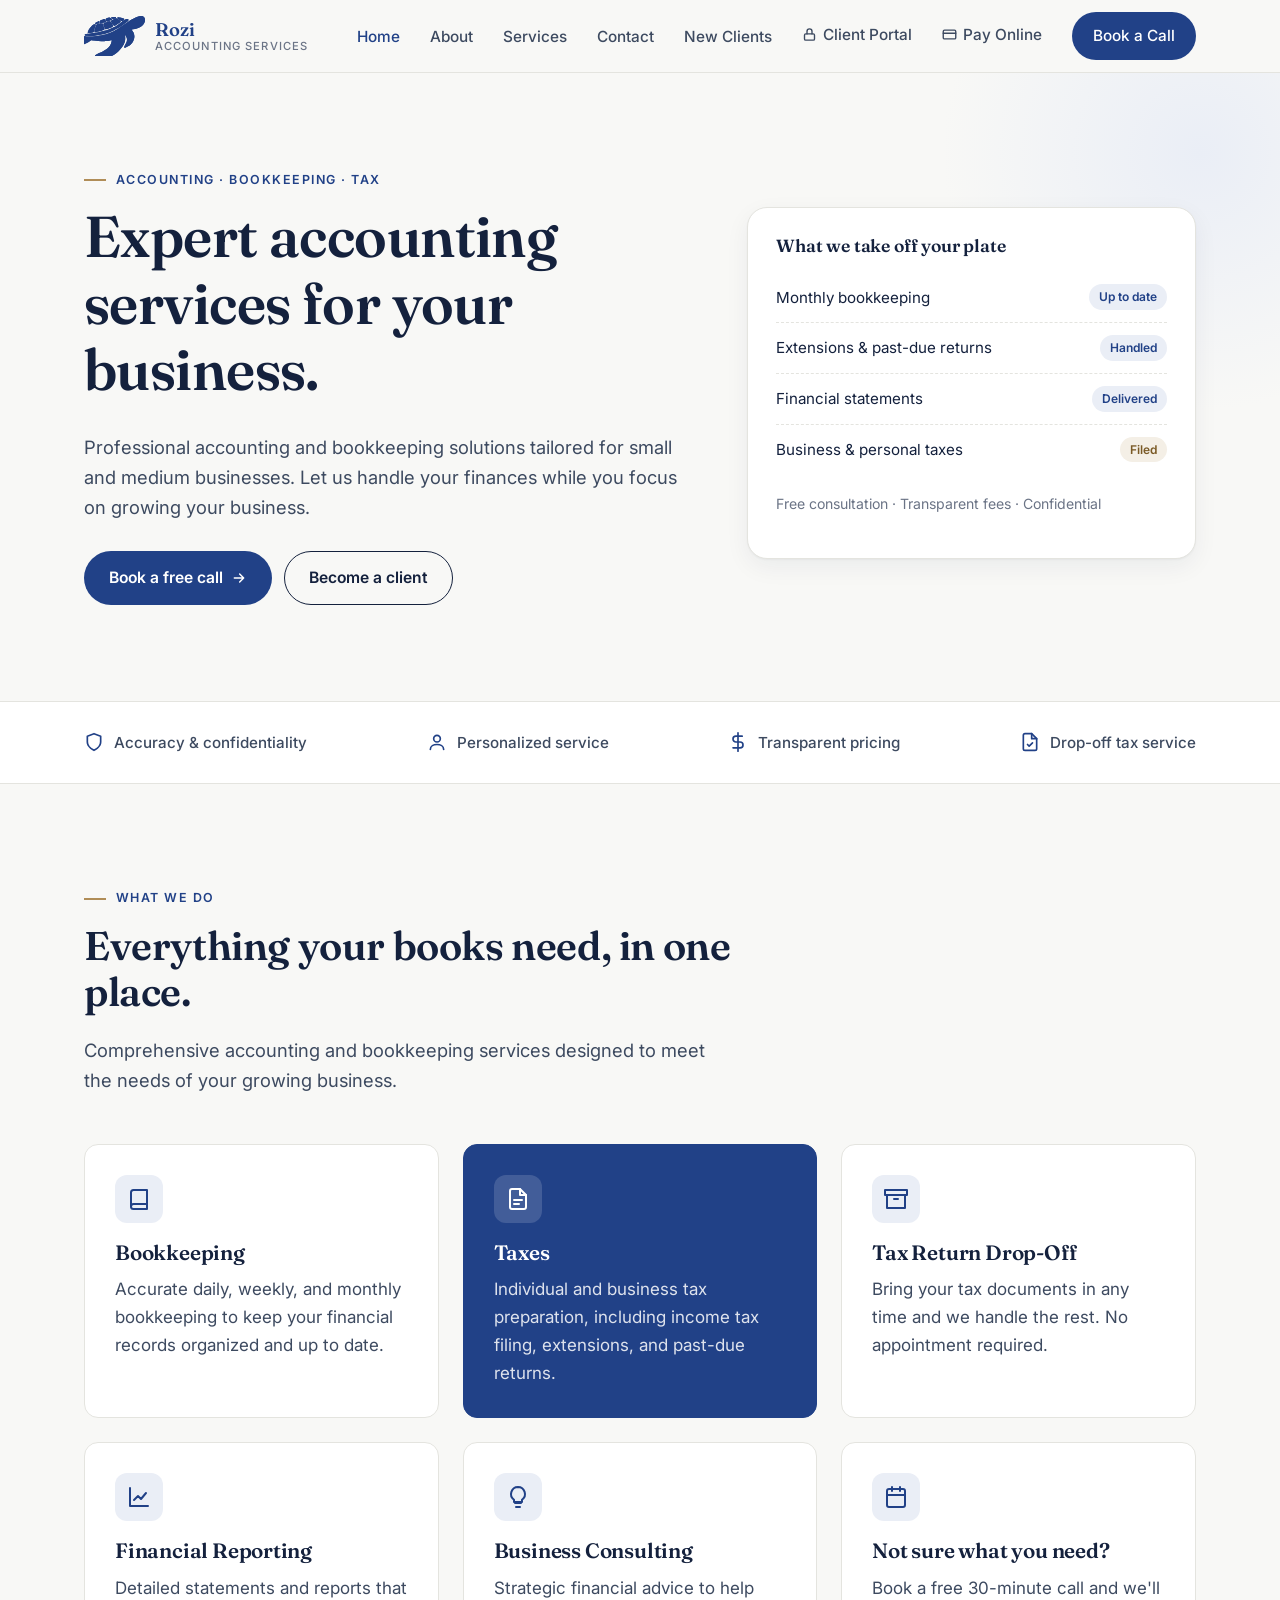
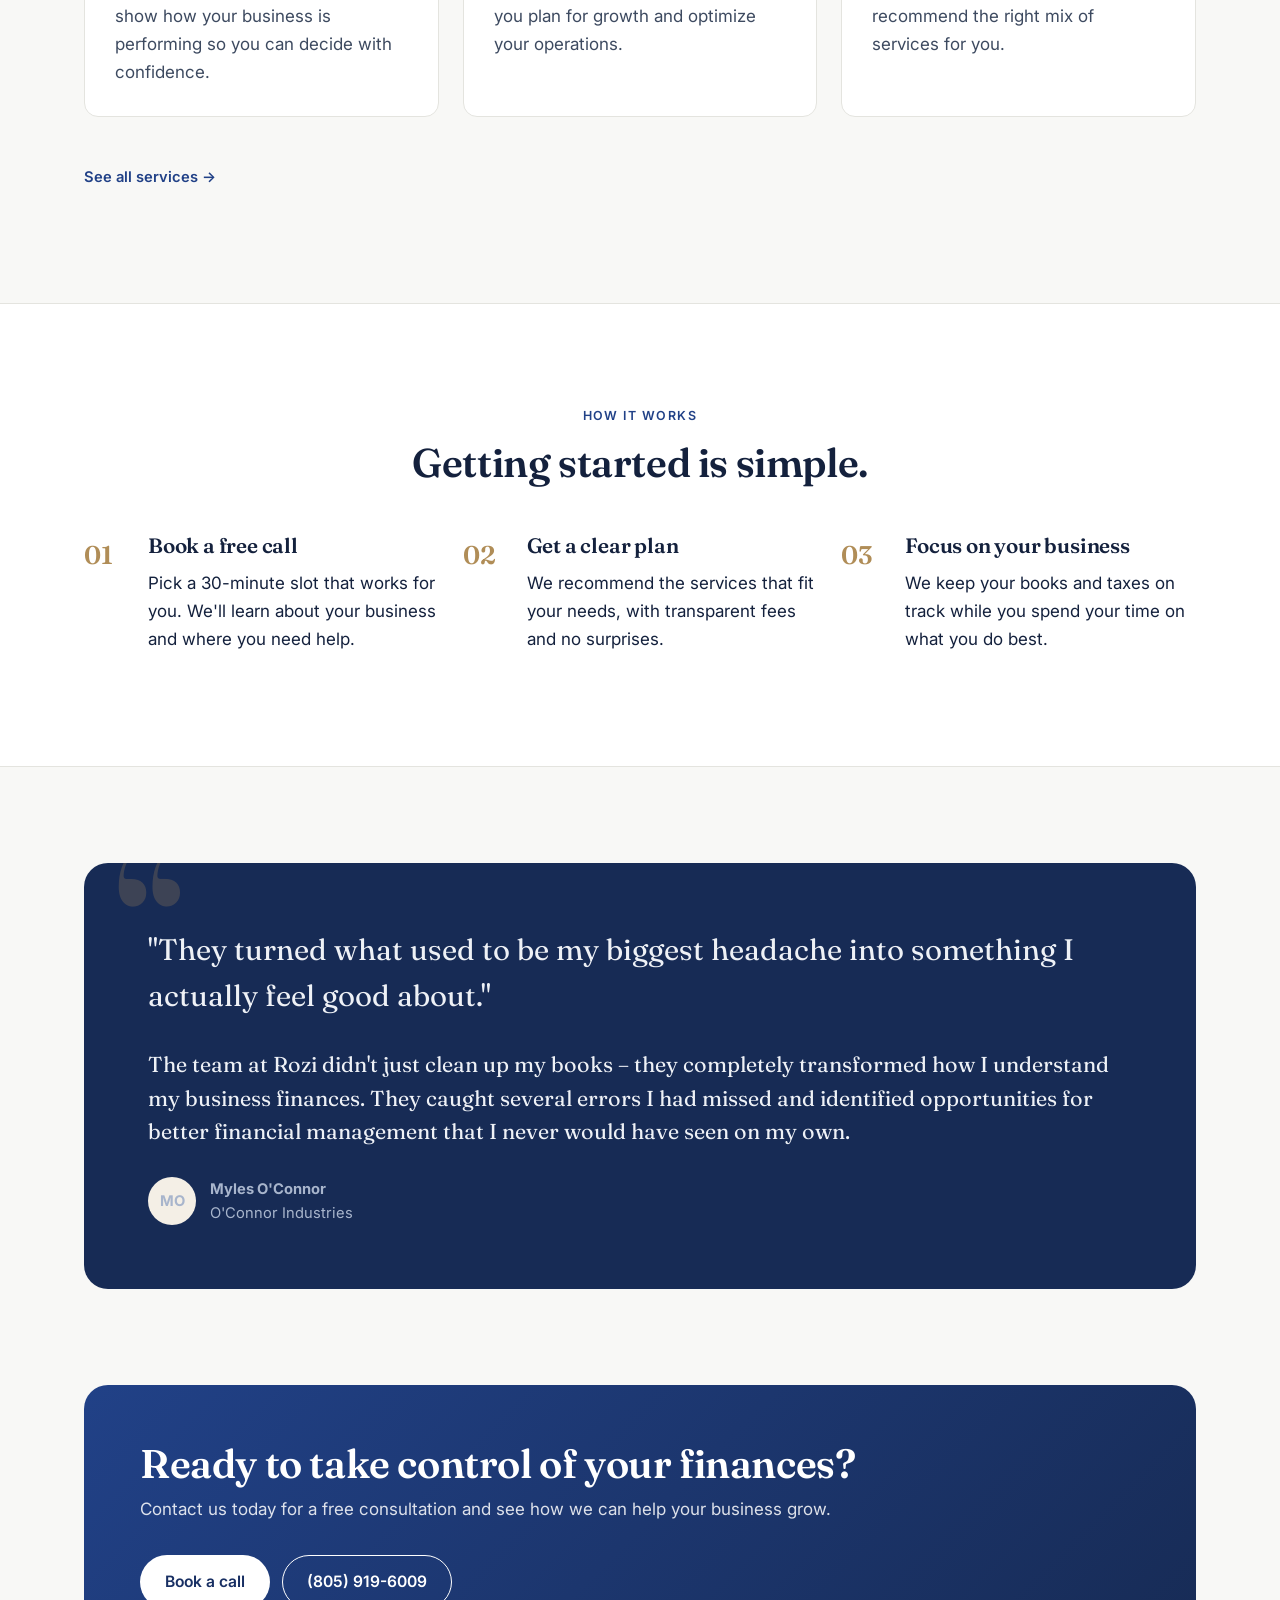
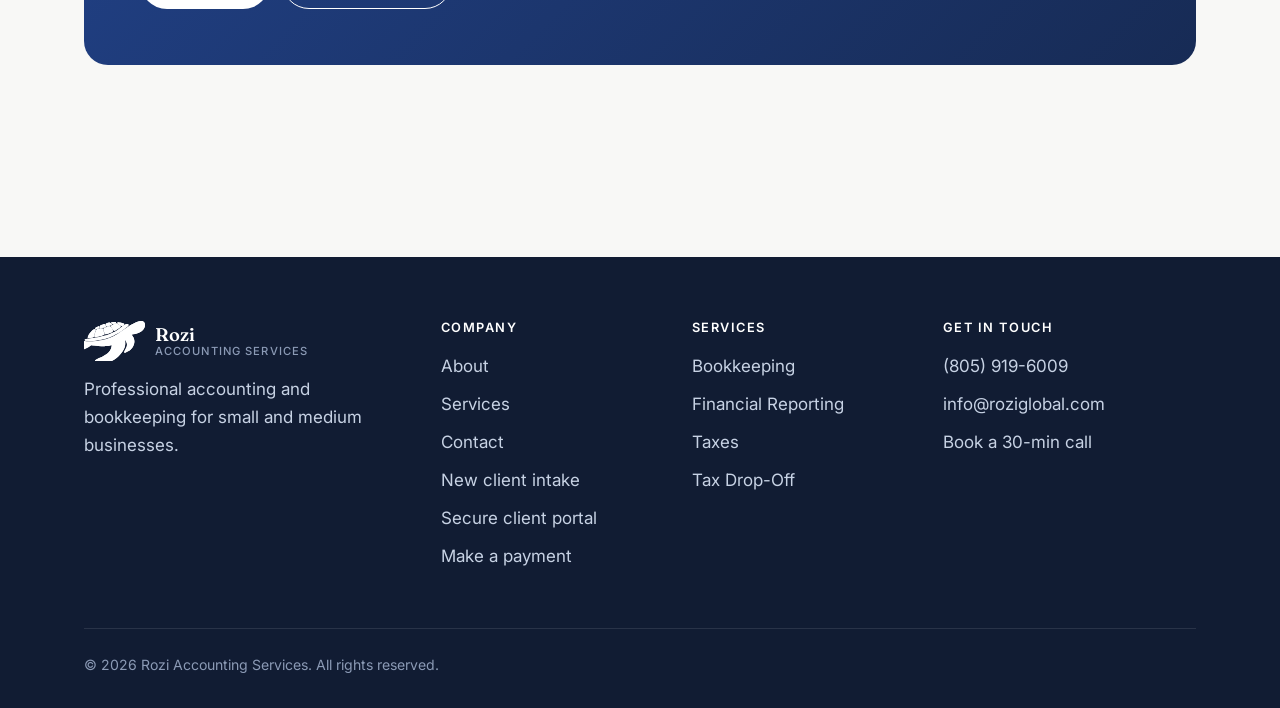
==== commit 11c1b6d7: "Remove Audit Support service Removed from the home page, services page, contact form and intake form" ====
--- a/index.html
+++ b/index.html
@@ -126,10 +126,10 @@
           <h3>Business Consulting</h3>
           <p>Strategic financial advice to help you plan for growth and optimize your operations.</p>
         </a>
-        <a href="services.html#audit" class="card reveal" style="text-decoration:none;color:inherit">
-          <div class="icon"><svg width="24" height="24" viewBox="0 0 24 24" fill="none" stroke="currentColor" stroke-width="2" stroke-linecap="round" stroke-linejoin="round"><circle cx="11" cy="11" r="7"/><path d="M21 21l-4.3-4.3M8.5 11l2 2 3.5-3.5"/></svg></div>
-          <h3>Audit Support</h3>
-          <p>Preparation and support for audits, reviews, and compilations so your records meet professional standards.</p>
+        <a href="https://cal.com/roziglobal/30min" class="card reveal" style="text-decoration:none;color:inherit">
+          <div class="icon"><svg width="24" height="24" viewBox="0 0 24 24" fill="none" stroke="currentColor" stroke-width="2" stroke-linecap="round" stroke-linejoin="round"><rect x="3" y="4" width="18" height="18" rx="2"/><path d="M16 2v4M8 2v4M3 10h18"/></svg></div>
+          <h3>Not sure what you need?</h3>
+          <p>Book a free 30-minute call and we'll recommend the right mix of services for you.</p>
         </a>
       </div>
       <p style="margin-top:32px"><a href="services.html" class="card-link">See all services →</a></p>
